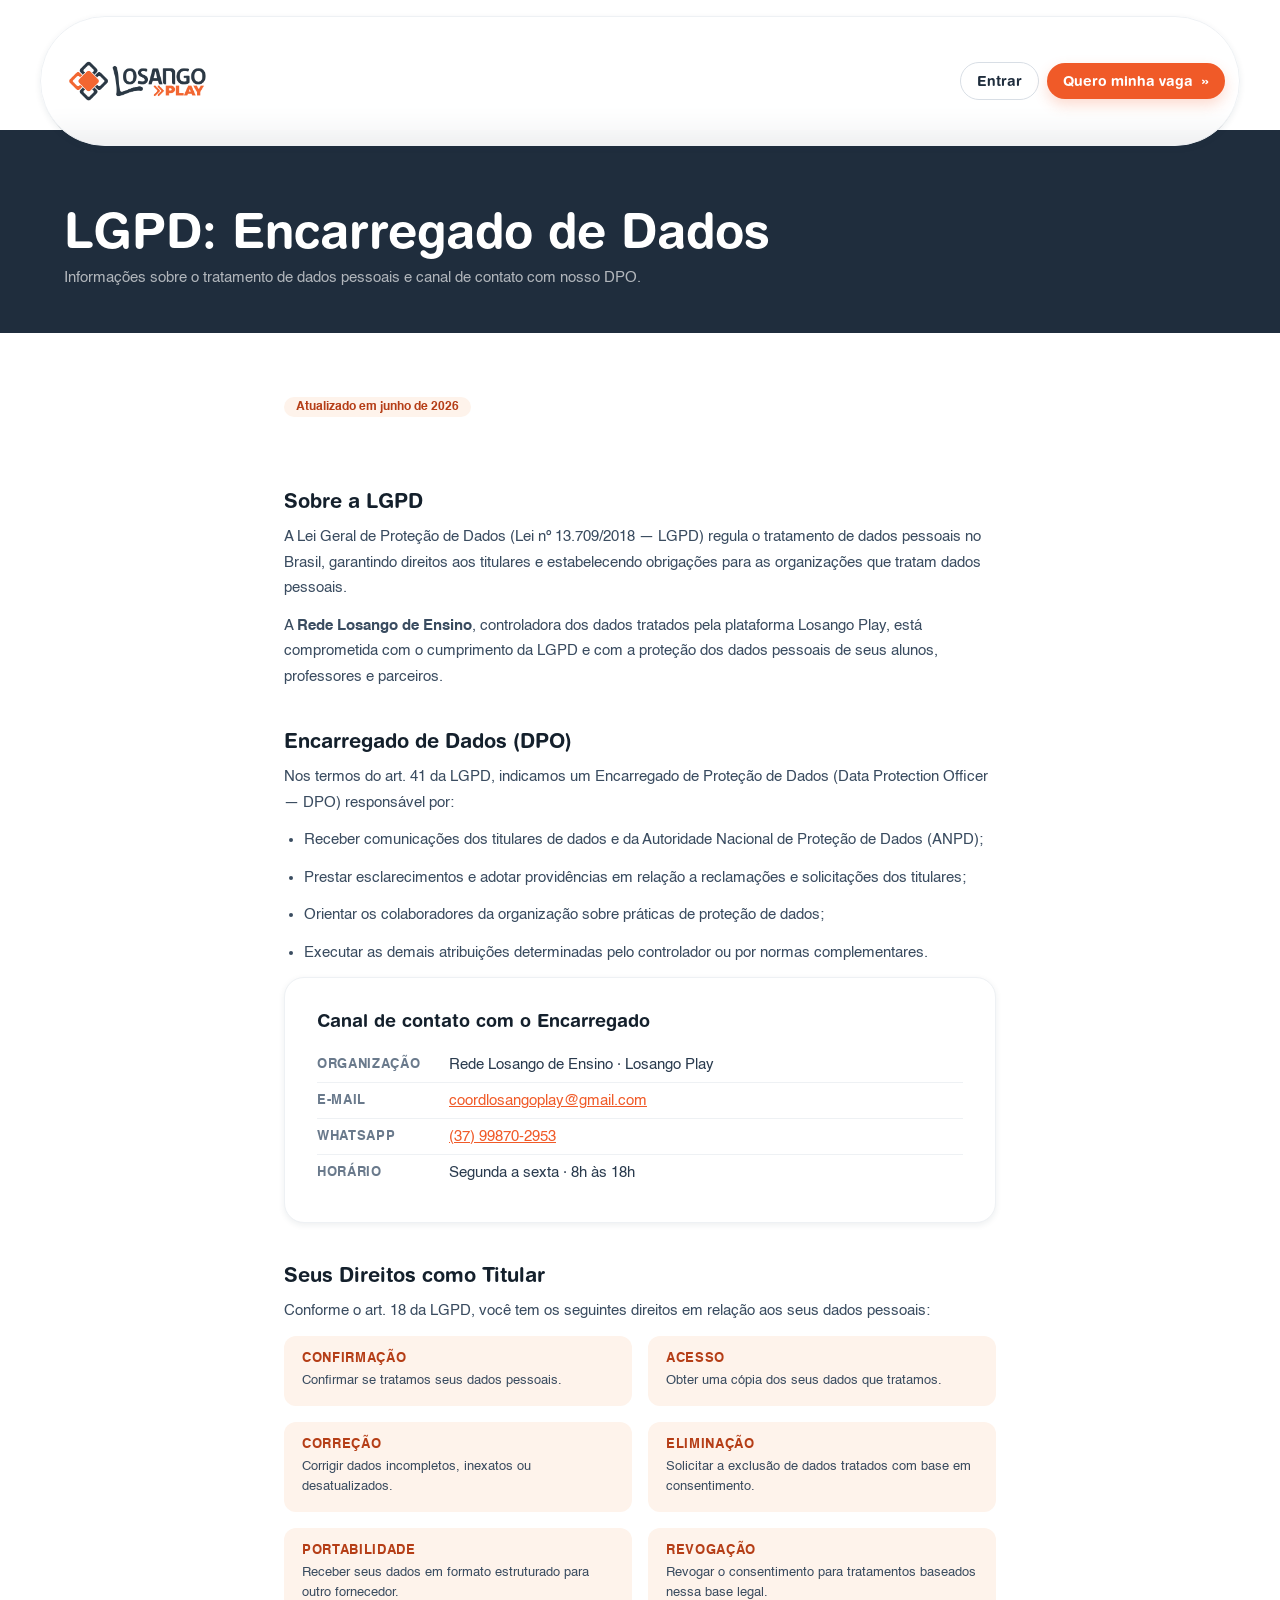
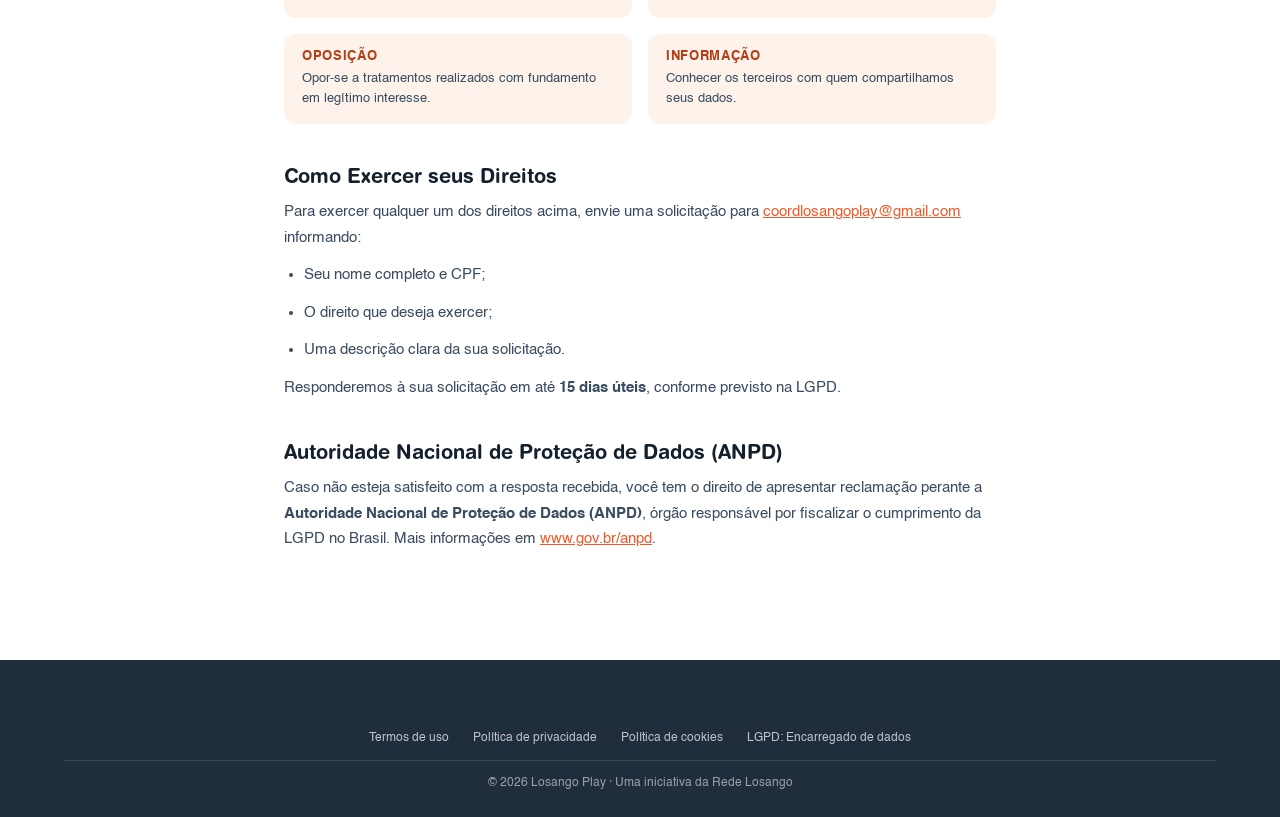
==== lgpd-encarregado.html @ c2be26cf "feat: cria páginas legais (Termos, Privacidade, Cookies, LGPD) e atualiza links no footer Co-Authore" ====
<!DOCTYPE html>
<html lang="pt-BR">
<head>
  <meta charset="UTF-8">
  <meta name="viewport" content="width=device-width, initial-scale=1.0">
  <title>LGPD: Encarregado de Dados · Losango Play</title>
  <link rel="icon" href="assets/logos/losango-play-icon.png">
  <link rel="stylesheet" href="css/main.css">
  <style>
    .legal-hero { background: var(--brand-navy); color: #fff; padding: 72px 0 48px; }
    .legal-hero h1 { font-family: var(--font-display); font-size: clamp(28px, 5vw, 48px); font-weight: 900; margin: 0 0 12px; }
    .legal-hero p { color: rgba(255,255,255,.65); font-size: 15px; margin: 0; }
    .legal-body { padding: 64px 0 96px; }
    .legal-body h2 { font-family: var(--font-display); font-size: 20px; font-weight: 900; color: var(--ink-900); margin: 40px 0 12px; }
    .legal-body h2:first-child { margin-top: 0; }
    .legal-body p, .legal-body li { font-size: 15px; color: var(--ink-600); line-height: 1.7; margin: 0 0 12px; }
    .legal-body ul { padding-left: 20px; margin: 0 0 12px; }
    .legal-body a { color: var(--brand-orange); }
    .legal-updated { display: inline-block; background: var(--brand-orange-50); color: var(--brand-orange-700); font-size: 12px; font-weight: 700; padding: 4px 12px; border-radius: 9999px; margin-bottom: 32px; }
    .contact-card { background: #fff; border: 1px solid var(--border-2); border-radius: 20px; padding: 32px; box-shadow: var(--shadow-sm); margin: 0 0 32px; }
    .contact-card h3 { font-family: var(--font-display); font-size: 18px; font-weight: 900; color: var(--ink-900); margin: 0 0 16px; }
    .contact-row { display: flex; align-items: center; gap: 12px; padding: 10px 0; border-bottom: 1px solid var(--border-2); font-size: 15px; color: var(--ink-700); }
    .contact-row:last-child { border-bottom: 0; }
    .contact-label { font-weight: 700; min-width: 120px; color: var(--ink-500); font-size: 13px; text-transform: uppercase; letter-spacing: .05em; }
    .rights-grid { display: grid; grid-template-columns: 1fr 1fr; gap: 16px; margin: 0 0 24px; }
    .right-item { background: var(--brand-orange-50); border-radius: 12px; padding: 16px 18px; }
    .right-item strong { display: block; font-size: 13px; font-weight: 800; color: var(--brand-orange-700); margin-bottom: 6px; text-transform: uppercase; letter-spacing: .05em; }
    .right-item span { font-size: 13px; color: var(--ink-600); line-height: 1.5; }
    @media (max-width: 600px) { .rights-grid { grid-template-columns: 1fr; } .contact-row { flex-direction: column; align-items: flex-start; gap: 4px; } }
  </style>
</head>
<body>

<nav class="nav">
  <div class="nav-inner">
    <a href="index.html" class="nav-brand">
      <img src="assets/logos/losango-play-full.png" alt="Losango Play">
    </a>
    <div class="nav-actions">
      <a href="https://alunos.losangoplay.com.br/account/login" class="btn btn-ghost btn-sm" target="_blank" rel="noopener">Entrar</a>
      <a class="btn btn-primary btn-sm" href="https://payments.losangoplay.com.br/auth?product=curso-completo-losango" target="_blank" rel="noopener">Quero minha vaga <span class="chev">»</span></a>
    </div>
  </div>
</nav>

<section class="legal-hero">
  <div class="container">
    <h1>LGPD: Encarregado de Dados</h1>
    <p>Informações sobre o tratamento de dados pessoais e canal de contato com nosso DPO.</p>
  </div>
</section>

<section class="legal-body">
  <div class="container" style="max-width:760px">
    <span class="legal-updated">Atualizado em junho de 2026</span>

    <h2>Sobre a LGPD</h2>
    <p>A Lei Geral de Proteção de Dados (Lei nº 13.709/2018 — LGPD) regula o tratamento de dados pessoais no Brasil, garantindo direitos aos titulares e estabelecendo obrigações para as organizações que tratam dados pessoais.</p>
    <p>A <strong>Rede Losango de Ensino</strong>, controladora dos dados tratados pela plataforma Losango Play, está comprometida com o cumprimento da LGPD e com a proteção dos dados pessoais de seus alunos, professores e parceiros.</p>

    <h2>Encarregado de Dados (DPO)</h2>
    <p>Nos termos do art. 41 da LGPD, indicamos um Encarregado de Proteção de Dados (Data Protection Officer — DPO) responsável por:</p>
    <ul>
      <li>Receber comunicações dos titulares de dados e da Autoridade Nacional de Proteção de Dados (ANPD);</li>
      <li>Prestar esclarecimentos e adotar providências em relação a reclamações e solicitações dos titulares;</li>
      <li>Orientar os colaboradores da organização sobre práticas de proteção de dados;</li>
      <li>Executar as demais atribuições determinadas pelo controlador ou por normas complementares.</li>
    </ul>

    <div class="contact-card">
      <h3>Canal de contato com o Encarregado</h3>
      <div class="contact-row">
        <span class="contact-label">Organização</span>
        <span>Rede Losango de Ensino · Losango Play</span>
      </div>
      <div class="contact-row">
        <span class="contact-label">E-mail</span>
        <a href="mailto:coordlosangoplay@gmail.com">coordlosangoplay@gmail.com</a>
      </div>
      <div class="contact-row">
        <span class="contact-label">WhatsApp</span>
        <a href="https://wa.me/5537998702953" target="_blank" rel="noopener">(37) 99870-2953</a>
      </div>
      <div class="contact-row">
        <span class="contact-label">Horário</span>
        <span>Segunda a sexta · 8h às 18h</span>
      </div>
    </div>

    <h2>Seus Direitos como Titular</h2>
    <p>Conforme o art. 18 da LGPD, você tem os seguintes direitos em relação aos seus dados pessoais:</p>

    <div class="rights-grid">
      <div class="right-item">
        <strong>Confirmação</strong>
        <span>Confirmar se tratamos seus dados pessoais.</span>
      </div>
      <div class="right-item">
        <strong>Acesso</strong>
        <span>Obter uma cópia dos seus dados que tratamos.</span>
      </div>
      <div class="right-item">
        <strong>Correção</strong>
        <span>Corrigir dados incompletos, inexatos ou desatualizados.</span>
      </div>
      <div class="right-item">
        <strong>Eliminação</strong>
        <span>Solicitar a exclusão de dados tratados com base em consentimento.</span>
      </div>
      <div class="right-item">
        <strong>Portabilidade</strong>
        <span>Receber seus dados em formato estruturado para outro fornecedor.</span>
      </div>
      <div class="right-item">
        <strong>Revogação</strong>
        <span>Revogar o consentimento para tratamentos baseados nessa base legal.</span>
      </div>
      <div class="right-item">
        <strong>Oposição</strong>
        <span>Opor-se a tratamentos realizados com fundamento em legítimo interesse.</span>
      </div>
      <div class="right-item">
        <strong>Informação</strong>
        <span>Conhecer os terceiros com quem compartilhamos seus dados.</span>
      </div>
    </div>

    <h2>Como Exercer seus Direitos</h2>
    <p>Para exercer qualquer um dos direitos acima, envie uma solicitação para <a href="mailto:coordlosangoplay@gmail.com">coordlosangoplay@gmail.com</a> informando:</p>
    <ul>
      <li>Seu nome completo e CPF;</li>
      <li>O direito que deseja exercer;</li>
      <li>Uma descrição clara da sua solicitação.</li>
    </ul>
    <p>Responderemos à sua solicitação em até <strong>15 dias úteis</strong>, conforme previsto na LGPD.</p>

    <h2>Autoridade Nacional de Proteção de Dados (ANPD)</h2>
    <p>Caso não esteja satisfeito com a resposta recebida, você tem o direito de apresentar reclamação perante a <strong>Autoridade Nacional de Proteção de Dados (ANPD)</strong>, órgão responsável por fiscalizar o cumprimento da LGPD no Brasil. Mais informações em <a href="https://www.gov.br/anpd" target="_blank" rel="noopener">www.gov.br/anpd</a>.</p>
  </div>
</section>

<footer class="footer">
  <div class="container">
    <div class="footer-bottom" style="border-top:0; margin-top:0; padding-top:0; justify-content:center; gap:24px; flex-wrap:wrap">
      <a href="termos-de-uso.html">Termos de uso</a>
      <a href="politica-de-privacidade.html">Política de privacidade</a>
      <a href="politica-de-cookies.html">Política de cookies</a>
      <a href="lgpd-encarregado.html">LGPD: Encarregado de dados</a>
    </div>
    <div class="footer-bottom" style="justify-content:center; padding-top:16px; margin-top:16px">
      <div>© 2026 Losango Play · Uma iniciativa da Rede Losango</div>
    </div>
  </div>
</footer>

</body>
</html>
---- css/main.css ----
/* =========================================================
   Losango Play — Design System Tokens + Site Styles
   v1 · Lançamento PAS UFLA 2026
   ========================================================= */

@font-face {
  font-family: 'Helvetica';
  src: url('../fonts/Helvetica.ttf') format('truetype');
  font-weight: 400;
  font-style: normal;
  font-display: swap;
}
@font-face {
  font-family: 'Helvetica';
  src: url('../fonts/Helvetica-Oblique.ttf') format('truetype');
  font-weight: 400;
  font-style: italic;
  font-display: swap;
}
@font-face {
  font-family: 'Helvetica';
  src: url('../fonts/Helvetica-Bold.ttf') format('truetype');
  font-weight: 700;
  font-style: normal;
  font-display: swap;
}
@font-face {
  font-family: 'Helvetica';
  src: url('../fonts/Helvetica-BoldOblique.ttf') format('truetype');
  font-weight: 700;
  font-style: italic;
  font-display: swap;
}
@font-face {
  font-family: 'Helvetica';
  src: url('../fonts/helvetica-light-587ebe5a59211.ttf') format('truetype');
  font-weight: 300;
  font-style: normal;
  font-display: swap;
}
@font-face {
  font-family: 'Helvetica Rounded';
  src: url('../fonts/helvetica-rounded-bold-5871d05ead8de.otf') format('opentype');
  font-weight: 700 900;
  font-style: normal;
  font-display: swap;
}
@font-face {
  font-family: 'Helvetica Compressed';
  src: url('../fonts/helvetica-compressed-5871d14b6903a.otf') format('opentype');
  font-weight: 700 900;
  font-style: normal;
  font-display: swap;
}

@import url('https://fonts.googleapis.com/css2?family=Fraunces:opsz,wght@9..144,500;9..144,600;9..144,700;9..144,800&display=swap');

:root {
  --brand-orange:        #F05A28;
  --brand-orange-600:    #D94A1C;
  --brand-orange-700:    #B53E17;
  --brand-orange-400:    #F78253;
  --brand-orange-200:    #FBC3A9;
  --brand-orange-100:    #FDE4D6;
  --brand-orange-50:     #FEF3EB;

  --brand-navy:          #1F2D3D;
  --brand-navy-700:      #2A3B4E;
  --brand-navy-600:      #3A4C60;
  --brand-navy-400:      #6A7A8C;
  --brand-navy-200:      #C4CCD5;
  --brand-navy-50:       #EEF1F4;

  --paper:               #FFFFFF;
  --paper-2:             #FAFAF7;
  --paper-3:             #F4F3EE;
  --ink-900:             #14202C;
  --ink-800:             #1F2D3D;
  --ink-700:             #2A3B4E;
  --ink-600:             #3A4C60;
  --ink-500:             #6A7A8C;
  --ink-400:             #8B99AA;
  --ink-300:             #B6C0CB;
  --ink-200:             #D8DEE5;
  --ink-100:             #EEF1F4;
  --ink-50:              #F7F9FB;

  --fg-1:                var(--ink-900);
  --fg-2:                var(--ink-700);
  --fg-3:                var(--ink-500);
  --fg-4:                var(--ink-400);
  --fg-on-accent:        #FFFFFF;
  --fg-on-dark:          #FFFFFF;

  --bg-1:                var(--paper);
  --bg-2:                var(--paper-2);
  --bg-3:                var(--paper-3);
  --bg-dark:             var(--brand-navy);
  --bg-dark-2:           var(--brand-navy-700);
  --bg-accent:           var(--brand-orange);
  --bg-accent-soft:      var(--brand-orange-50);

  --border-1:            var(--ink-200);
  --border-2:            var(--ink-100);
  --border-strong:       var(--ink-300);
  --border-on-dark:      rgba(255,255,255,0.12);

  --success:             #1F9D55;
  --success-bg:          #E8F5EE;
  --warning:             #D98500;
  --warning-bg:          #FDF3E0;
  --danger:              #C83C2A;
  --danger-bg:           #FBEBE7;
  --info:                #2C6AA8;
  --info-bg:             #E7F0FA;

  --grad-sunset:         linear-gradient(135deg, #F05A28 0%, #F78253 100%);
  --grad-deep:           linear-gradient(180deg, #1F2D3D 0%, #14202C 100%);
  --grad-warm-paper:     linear-gradient(180deg, #FEF3EB 0%, #FFFFFF 100%);

  --radius-xs:           4px;
  --radius-sm:           8px;
  --radius-md:           12px;
  --radius-lg:           16px;
  --radius-xl:           24px;
  --radius-2xl:          32px;
  --radius-pill:         9999px;

  --shadow-xs:           0 1px 2px rgba(31,45,61,0.06);
  --shadow-sm:           0 2px 6px rgba(31,45,61,0.08);
  --shadow-md:           0 8px 20px rgba(31,45,61,0.10);
  --shadow-lg:           0 18px 40px rgba(31,45,61,0.14);
  --shadow-accent:       0 14px 34px rgba(240,90,40,0.28);
  --shadow-accent-sm:    0 6px 14px rgba(240,90,40,0.22);
  --shadow-inset-hair:   inset 0 0 0 1px rgba(31,45,61,0.06);

  --space-1:             4px;
  --space-2:             8px;
  --space-3:             12px;
  --space-4:             16px;
  --space-5:             20px;
  --space-6:             24px;
  --space-8:             32px;
  --space-10:            40px;
  --space-12:            48px;
  --space-16:            64px;
  --space-20:            80px;
  --space-24:            96px;
  --space-32:            128px;

  --font-display:        'Helvetica Rounded', 'Helvetica', system-ui, -apple-system, 'Arial Rounded MT Bold', sans-serif;
  --font-body:           'Helvetica', system-ui, -apple-system, 'Arial', sans-serif;
  --font-compressed:     'Helvetica Compressed', 'Helvetica', 'Arial Narrow', sans-serif;
  --font-editorial:      'Fraunces', 'Georgia', serif;
  --font-mono:           'JetBrains Mono', ui-monospace, SFMono-Regular, monospace;

  --text-xs:             12px;
  --text-sm:             14px;
  --text-base:           16px;
  --text-md:             18px;
  --text-lg:             20px;
  --text-xl:             24px;
  --text-2xl:            28px;
  --text-3xl:            34px;
  --text-4xl:            42px;
  --text-5xl:            54px;
  --text-6xl:            68px;
  --text-7xl:            84px;

  --lh-tight:            1.08;
  --lh-snug:             1.22;
  --lh-body:             1.55;
  --lh-loose:            1.7;

  --tracking-tight:      -0.02em;
  --tracking-normal:     0;
  --tracking-wide:       0.04em;
  --tracking-eyebrow:    0.12em;

  --ease-out:            cubic-bezier(0.22, 1, 0.36, 1);
  --ease-in-out:         cubic-bezier(0.65, 0, 0.35, 1);
  --dur-fast:            120ms;
  --dur:                 200ms;
  --dur-slow:            360ms;
}

/* =========================================================
   RESET & BASE
   ========================================================= */
*, *::before, *::after { box-sizing: border-box; }
html, body { margin: 0; padding: 0; background: var(--bg-1); color: var(--fg-1); font-family: var(--font-body); }
img { max-width: 100%; display: block; }
a { color: inherit; }

/* =========================================================
   LAYOUT
   ========================================================= */
.container { max-width: 1200px; margin: 0 auto; padding: 0 24px; }
.section    { padding: 96px 0; }
.section-sm { padding: 64px 0; }
.bg-paper2  { background: var(--bg-2); }
.bg-navy    { background: var(--brand-navy); color: var(--fg-on-dark); }
.bg-orange  { background: var(--brand-orange); color: var(--fg-on-accent); }

/* =========================================================
   BUTTONS
   ========================================================= */
.btn { display: inline-flex; align-items: center; gap: 8px; font-family: var(--font-display); font-weight: 800; font-size: 15px; border: 0; cursor: pointer; border-radius: 9999px; padding: 14px 24px; transition: all .2s var(--ease-out); text-decoration: none; white-space: nowrap; }
.btn .chev { transition: transform .2s var(--ease-out); }
.btn:hover .chev { transform: translateX(3px); }
.btn-primary { background: var(--brand-orange); color: #fff; box-shadow: var(--shadow-accent-sm); }
.btn-primary:hover { background: var(--brand-orange-600); box-shadow: var(--shadow-accent); transform: translateY(-1px); }
.btn-primary:active { background: var(--brand-orange-700); transform: translateY(0); }
.btn-secondary { background: var(--brand-navy); color: #fff; }
.btn-secondary:hover { background: var(--brand-navy-700); }
.btn-ghost { background: transparent; color: var(--brand-navy); border: 1.5px solid var(--border-1); }
.btn-ghost:hover { background: var(--ink-100); }
.btn-on-dark { background: rgba(255,255,255,.1); color: #fff; border: 1.5px solid rgba(255,255,255,.18); }
.btn-on-dark:hover { background: rgba(255,255,255,.18); }
.btn-lg { padding: 18px 30px; font-size: 17px; }
.btn-sm { padding: 10px 16px; font-size: 14px; }

/* =========================================================
   NAV
   ========================================================= */
.nav { position: sticky; top: 16px; z-index: 40; padding: 0 24px; }
.nav-inner { max-width: 1200px; margin: 0 auto; display: flex; align-items: center; justify-content: space-between; padding: 10px 14px 10px 20px; background: rgba(255,255,255,.92); backdrop-filter: blur(14px); border: 1px solid var(--border-2); border-radius: 9999px; box-shadow: var(--shadow-sm); }
.nav-brand { display: flex; align-items: center; gap: 10px; }
.nav-brand img { height: 108px; }
.nav-links { display: flex; gap: 24px; font-size: 14px; font-weight: 700; color: var(--ink-700); }
.nav-links a { color: inherit; text-decoration: none; }
.nav-links a:hover { color: var(--brand-orange-600); }
.nav-actions { display: flex; gap: 8px; align-items: center; }
@media (max-width: 860px) {
  .nav-links { display: none; }
  .nav { top: 8px; padding: 0 12px; }
  .nav-inner { flex-direction: column; gap: 10px; padding: 14px 16px; border-radius: 20px; }
  .nav-brand { justify-content: center; }
  .nav-brand img { height: 66px; }
  .nav-actions { width: 100%; justify-content: center; }
}

/* =========================================================
   HERO
   ========================================================= */
.hero { padding: 120px 0 100px; background: linear-gradient(180deg, #FEF3EB 0%, #FFFFFF 100%); position: relative; overflow: hidden; }
.hero-grid { display: grid; grid-template-columns: 1.05fr 1fr; gap: 56px; align-items: center; }
.eyebrow { display: inline-flex; align-items: center; gap: 8px; font-size: 13px; font-weight: 800; letter-spacing: .12em; text-transform: uppercase; color: var(--brand-orange); padding: 8px 14px; border-radius: 9999px; background: var(--brand-orange-50); width: fit-content; }
.hero h1 { font-family: var(--font-display); font-size: clamp(40px, 6vw, 76px); line-height: 1.02; letter-spacing: -.02em; font-weight: 900; margin: 18px 0 18px; color: var(--ink-900); text-wrap: balance; }
.hero h1 em { color: var(--brand-orange); font-style: normal; }
.hero-lead { font-size: 19px; line-height: 1.55; color: var(--ink-700); max-width: 560px; font-weight: 500; }
.hero-ctas { display: flex; gap: 12px; margin-top: 28px; flex-wrap: wrap; }
.hero-trust { margin-top: 34px; display: flex; flex-wrap: wrap; gap: 10px; }
.trust-chip { display: inline-flex; align-items: center; gap: 8px; padding: 8px 14px; border-radius: 9999px; background: #fff; border: 1px solid var(--border-2); font-size: 13px; font-weight: 700; color: var(--ink-700); box-shadow: var(--shadow-xs); }
.trust-chip .dot { color: var(--brand-orange); font-weight: 900; }

/* Hero device mock */
.hero-mock { position: relative; }
.mock-frame { background: #0E1824; border-radius: 20px; padding: 10px; box-shadow: var(--shadow-lg); transform: rotate(-1deg); }
.mock-bar { display: flex; gap: 6px; padding: 6px 10px; }
.mock-bar i { width: 10px; height: 10px; border-radius: 9999px; background: #394250; display: block; }
.mock-screen { background: #F4F3EE; border-radius: 12px; padding: 18px; display: grid; gap: 12px; }
.mock-live { display: flex; align-items: center; justify-content: space-between; }
.mock-live .live { display: inline-flex; align-items: center; gap: 6px; padding: 4px 10px; background: #FBEBE7; color: #C83C2A; border-radius: 9999px; font-size: 11px; font-weight: 800; letter-spacing: .08em; }
.mock-live .live .d { width: 6px; height: 6px; background: #C83C2A; border-radius: 9999px; animation: pulse 1.4s infinite; }
.mock-video { aspect-ratio: 16/9; background: linear-gradient(135deg, #1F2D3D, #2A3B4E); border-radius: 8px; position: relative; display: flex; align-items: center; justify-content: center; overflow: hidden; }
.mock-video::after { content: ""; position: absolute; inset: 0; background: radial-gradient(circle at 30% 30%, rgba(240,90,40,0.3), transparent 50%); }
.mock-video .play-btn { width: 54px; height: 54px; border-radius: 9999px; background: rgba(255,255,255,.95); display: flex; align-items: center; justify-content: center; box-shadow: 0 10px 30px rgba(0,0,0,.2); z-index: 1; }
.mock-video .play-btn::after { content: ""; border-left: 18px solid #F05A28; border-top: 10px solid transparent; border-bottom: 10px solid transparent; margin-left: 6px; }
.mock-meta { display: flex; justify-content: space-between; font-size: 12px; color: #6A7A8C; font-weight: 600; }
.mock-chat { display: flex; gap: 8px; align-items: flex-start; padding: 10px 12px; background: #fff; border-radius: 10px; font-size: 12px; }
.mock-chat .avatar { width: 24px; height: 24px; border-radius: 9999px; background: linear-gradient(135deg, #F05A28, #F78253); flex: 0 0 24px; }
.mock-chat b { color: var(--brand-navy); margin-right: 4px; }
.mock-chat span { color: var(--ink-600); }
@keyframes pulse { 0%,100%{opacity:1} 50%{opacity:.4} }

.float-chev { position: absolute; right: -30px; top: 30px; width: 80px; opacity: .45; transform: rotate(12deg); }
.float-losango { position: absolute; left: -40px; bottom: 40px; width: 100px; opacity: .35; }

/* =========================================================
   PILLARS
   ========================================================= */
.pillars { display: grid; grid-template-columns: repeat(3, 1fr); gap: 28px; margin-top: 48px; }
.pillar { padding: 28px; background: #fff; border-radius: 20px; box-shadow: var(--shadow-sm); border: 1px solid var(--border-2); }
.pillar .ic { width: 52px; height: 52px; border-radius: 14px; background: var(--brand-orange-50); display: flex; align-items: center; justify-content: center; color: var(--brand-orange); margin-bottom: 18px; }
.pillar .ic svg { width: 28px; height: 28px; stroke: currentColor; }
.pillar h3 { font-family: var(--font-display); font-size: 20px; font-weight: 800; margin: 0 0 8px; color: var(--ink-900); }
.pillar p { font-size: 15px; color: var(--ink-600); line-height: 1.55; margin: 0; }

/* =========================================================
   SECTION HEADERS
   ========================================================= */
.sec-head { max-width: 720px; margin: 0 auto 48px; text-align: center; }
.sec-head h2 { font-family: var(--font-display); font-size: clamp(32px, 4vw, 52px); font-weight: 900; letter-spacing: -.02em; line-height: 1.1; margin: 14px 0 14px; color: var(--ink-900); text-wrap: balance; }
.sec-head p { font-size: 18px; color: var(--ink-600); line-height: 1.55; text-wrap: pretty; margin: 0; }
.sec-head.left { text-align: left; margin-left: 0; }

/* =========================================================
   COURSE CARDS
   ========================================================= */
.courses { display: grid; grid-template-columns: 1fr 1fr; gap: 24px; }
.course { background: #fff; border-radius: 24px; padding: 36px; box-shadow: var(--shadow-md); border: 1px solid var(--border-2); display: flex; flex-direction: column; gap: 18px; position: relative; overflow: hidden; transition: all .25s var(--ease-out); }
.course:hover { transform: translateY(-4px); box-shadow: var(--shadow-lg); }
.course.featured { background: var(--brand-navy); color: #fff; border-color: transparent; }
.course.featured::before { content: ""; position: absolute; inset: 0; background-image: radial-gradient(circle at 90% 0%, rgba(240,90,40,.25), transparent 40%); pointer-events: none; }
.course-tag { display: inline-flex; align-items: center; gap: 6px; padding: 6px 12px; border-radius: 9999px; font-size: 11px; font-weight: 800; letter-spacing: .1em; text-transform: uppercase; background: var(--brand-orange-100); color: var(--brand-orange-700); width: fit-content; z-index: 1; }
.course.featured .course-tag { background: rgba(240,90,40,.2); color: #F78253; }
.course h3 { font-family: var(--font-display); font-size: 30px; font-weight: 900; letter-spacing: -.02em; line-height: 1.1; margin: 0; }
.course .desc { font-size: 15px; line-height: 1.55; color: var(--ink-600); margin: 0; }
.course.featured .desc { color: rgba(255,255,255,.75); }
.course ul { list-style: none; padding: 0; margin: 0; display: grid; gap: 8px; font-size: 14px; color: var(--ink-700); }
.course.featured ul { color: rgba(255,255,255,.85); }
.course li { display: flex; gap: 10px; align-items: flex-start; }
.course li::before { content: ""; width: 18px; height: 18px; flex: 0 0 18px; background: var(--brand-orange); border-radius: 9999px; margin-top: 2px; background-image: url("data:image/svg+xml;utf8,<svg xmlns='http://www.w3.org/2000/svg' width='18' height='18' viewBox='0 0 24 24' fill='none' stroke='white' stroke-width='3.5' stroke-linecap='round' stroke-linejoin='round'><path d='m5 12 5 5L20 7'/></svg>"); background-size: 14px; background-position: center; background-repeat: no-repeat; }
.course .price { display: flex; align-items: baseline; gap: 8px; margin-top: auto; padding-top: 8px; }
.course .val { font-family: var(--font-compressed); font-size: 42px; font-weight: 900; color: var(--brand-orange); letter-spacing: -.02em; font-variant-numeric: tabular-nums; }
.course .suffix { font-size: 14px; color: var(--ink-500); }
.course.featured .suffix { color: rgba(255,255,255,.55); }
.course .footnote { font-size: 12px; color: var(--ink-500); margin: 0; }
.course.featured .footnote { color: rgba(255,255,255,.55); }

/* =========================================================
   STEPS
   ========================================================= */
.steps { display: grid; grid-template-columns: repeat(4, 1fr); gap: 18px; }
.step { background: #fff; border-radius: 20px; padding: 28px 24px; box-shadow: var(--shadow-sm); border: 1px solid var(--border-2); position: relative; }
.step-num { width: 44px; height: 44px; border-radius: 9999px; background: var(--brand-orange); color: #fff; display: flex; align-items: center; justify-content: center; font-family: var(--font-display); font-weight: 900; font-size: 18px; margin-bottom: 18px; box-shadow: var(--shadow-accent-sm); }
.step h4 { font-family: var(--font-display); font-size: 18px; font-weight: 800; margin: 0 0 8px; color: var(--ink-900); }
.step p { font-size: 14px; line-height: 1.55; color: var(--ink-600); margin: 0; }

/* =========================================================
   BENEFITS
   ========================================================= */
.benefits { display: grid; grid-template-columns: repeat(3, 1fr); gap: 24px; }
.benefit { padding: 28px; background: #fff; border: 1px solid var(--border-2); border-radius: 20px; box-shadow: var(--shadow-xs); }
.benefit .ic { width: 44px; height: 44px; border-radius: 12px; background: var(--brand-orange-50); color: var(--brand-orange); display: flex; align-items: center; justify-content: center; margin-bottom: 14px; }
.benefit .ic svg { width: 24px; height: 24px; stroke: currentColor; }
.benefit h4 { font-family: var(--font-display); font-size: 17px; font-weight: 800; margin: 0 0 6px; color: var(--ink-900); }
.benefit p { font-size: 14px; color: var(--ink-600); line-height: 1.55; margin: 0; }

/* =========================================================
   NUMBERS (navy section)
   ========================================================= */
.numbers-block { padding: 96px 0; background: var(--brand-navy); color: #fff; position: relative; overflow: hidden; }
.numbers-block::before { content:""; position:absolute; inset:0; background-image: url("../assets/icons/losango-pattern.svg"); background-size: 120px; opacity: .06; pointer-events: none; }
.numbers-head { max-width: 720px; margin: 0 auto 48px; text-align: center; position: relative; }
.numbers-head h2 { font-family: var(--font-display); color: #fff; font-size: clamp(30px, 4vw, 48px); font-weight: 900; letter-spacing: -.02em; line-height: 1.15; margin: 0 0 14px; }
.numbers-head p { color: rgba(255,255,255,.72); font-size: 17px; line-height: 1.55; margin: 0; }
.numbers { display: grid; grid-template-columns: repeat(5, 1fr); gap: 24px; margin: 40px 0; position: relative; }
.num { text-align: center; padding: 24px 12px; border-right: 1px solid rgba(255,255,255,.1); }
.num:last-child { border-right: 0; }
.num .v { font-family: var(--font-compressed); font-size: clamp(40px, 5vw, 64px); font-weight: 900; letter-spacing: -.02em; color: var(--brand-orange); font-variant-numeric: tabular-nums; line-height: 1; }
.num .l { font-size: 13px; color: rgba(255,255,255,.72); margin-top: 10px; line-height: 1.4; }
.quote-block { max-width: 820px; margin: 32px auto 0; text-align: center; font-family: var(--font-editorial); font-style: italic; font-weight: 600; font-size: clamp(22px, 2.6vw, 32px); line-height: 1.3; letter-spacing: -.015em; color: #fff; position: relative; }
.quote-block::before { content: "\201C"; font-family: var(--font-editorial); display: block; font-size: 80px; line-height: .7; color: var(--brand-orange); opacity: .7; margin-bottom: -8px; }

/* =========================================================
   FOR WHOM
   ========================================================= */
.forwhom { display: grid; gap: 14px; max-width: 820px; }
.forwhom-item { display: flex; align-items: flex-start; gap: 18px; padding: 18px 22px; background: #fff; border: 1px solid var(--border-2); border-radius: 16px; }
.forwhom-item .ic { flex: 0 0 40px; width: 40px; height: 40px; border-radius: 9999px; background: var(--brand-orange-50); color: var(--brand-orange); display: flex; align-items: center; justify-content: center; font-family: var(--font-display); font-weight: 900; font-size: 18px; }
.forwhom-item p { font-size: 16px; line-height: 1.55; color: var(--ink-700); margin: 0; }

/* =========================================================
   TESTIMONIALS
   ========================================================= */
.testimonials { display: grid; grid-template-columns: repeat(3, 1fr); gap: 20px; }
.testi { background: #fff; border-radius: 20px; padding: 28px; border: 1px solid var(--border-2); box-shadow: var(--shadow-sm); display: flex; flex-direction: column; gap: 18px; }
.testi-head { display: flex; gap: 12px; align-items: center; }
.avatar { width: 52px; height: 52px; border-radius: 9999px; background: linear-gradient(135deg, #F05A28, #F78253); color: #fff; font-family: var(--font-display); font-weight: 900; font-size: 18px; display: flex; align-items: center; justify-content: center; flex: 0 0 52px; }
.testi-name { font-family: var(--font-display); font-weight: 800; font-size: 15px; color: var(--ink-900); }
.testi-sub { font-size: 12px; color: var(--ink-500); margin-top: 2px; }
.testi blockquote { margin: 0; font-size: 15px; color: var(--ink-700); line-height: 1.55; }
.univ-tag { display: inline-flex; align-items: center; gap: 6px; padding: 5px 10px; border-radius: 9999px; background: var(--brand-orange-50); color: var(--brand-orange-700); font-size: 11px; font-weight: 800; letter-spacing: .08em; text-transform: uppercase; width: fit-content; }

/* =========================================================
   FAQ
   ========================================================= */
.faq { max-width: 820px; margin: 0 auto; }
.faq-item { border-bottom: 1px solid var(--border-2); }
.faq-item summary { list-style: none; padding: 22px 0; display: flex; justify-content: space-between; align-items: center; font-family: var(--font-display); font-size: 17px; font-weight: 800; color: var(--ink-900); cursor: pointer; gap: 16px; }
.faq-item summary::-webkit-details-marker { display: none; }
.faq-item .chev { color: var(--brand-orange); font-weight: 900; font-size: 22px; transition: transform .2s var(--ease-out); }
.faq-item[open] .chev { transform: rotate(90deg); }
.faq-item .a { padding: 0 0 22px; font-size: 15px; line-height: 1.6; color: var(--ink-600); max-width: 720px; }

/* =========================================================
   FINAL CTA
   ========================================================= */
.final-cta { background: linear-gradient(135deg, #F05A28 0%, #D94A1C 100%); color: #fff; padding: 96px 0; text-align: center; position: relative; overflow: hidden; }
.final-cta::before { content: ""; position: absolute; inset: 0; background-image: url("../assets/icons/losango-pattern.svg"); background-size: 180px; opacity: .07; }
.final-cta h2 { font-family: var(--font-display); font-size: clamp(34px, 5vw, 60px); font-weight: 900; letter-spacing: -.02em; line-height: 1.1; margin: 0 0 18px; text-wrap: balance; position: relative; }
.final-cta p { font-size: 18px; line-height: 1.55; max-width: 620px; margin: 0 auto 32px; opacity: .92; position: relative; }
.countdown { display: flex; justify-content: center; gap: 14px; margin: 36px 0 40px; position: relative; }
.cd-cell { background: rgba(255,255,255,.14); border: 1px solid rgba(255,255,255,.22); padding: 18px 22px; border-radius: 16px; min-width: 96px; backdrop-filter: blur(10px); }
.cd-cell .v { font-family: var(--font-compressed); font-size: 44px; font-weight: 900; line-height: 1; font-variant-numeric: tabular-nums; }
.cd-cell .l { font-size: 12px; text-transform: uppercase; letter-spacing: .12em; opacity: .85; margin-top: 8px; }
.final-cta .btn { position: relative; }

/* =========================================================
   FOOTER
   ========================================================= */
.footer { background: var(--brand-navy); color: rgba(255,255,255,.72); padding: 72px 0 28px; }
.footer-grid { display: grid; grid-template-columns: 1.3fr 1fr 1fr 1fr; gap: 40px; }
.footer h5 { font-family: var(--font-display); font-size: 13px; font-weight: 800; letter-spacing: .12em; text-transform: uppercase; color: #fff; margin: 0 0 18px; }
.footer ul { list-style: none; padding: 0; margin: 0; display: grid; gap: 10px; font-size: 14px; }
.footer a { color: rgba(255,255,255,.72); text-decoration: none; }
.footer a:hover { color: #fff; }
.footer-brand img { height: 84px; }
.footer-brand p { font-size: 14px; line-height: 1.55; margin: 16px 0 0; max-width: 280px; color: rgba(255,255,255,.6); }
.footer-bottom { border-top: 1px solid rgba(255,255,255,.12); margin-top: 48px; padding-top: 24px; display: flex; justify-content: space-between; font-size: 12px; color: rgba(255,255,255,.55); flex-wrap: wrap; gap: 12px; }

/* =========================================================
   CHECKOUT MODAL
   ========================================================= */
.modal { position: fixed; inset: 0; background: rgba(20,32,44,.6); backdrop-filter: blur(6px); display: none; align-items: center; justify-content: center; z-index: 100; padding: 20px; }
.modal.open { display: flex; }
.modal-inner { background: #fff; border-radius: 24px; box-shadow: var(--shadow-lg); max-width: 960px; width: 100%; max-height: 92vh; overflow: auto; display: grid; grid-template-columns: 1.2fr 1fr; }
.checkout-form { padding: 40px; display: flex; flex-direction: column; gap: 16px; }
.checkout-form h3 { font-family: var(--font-display); font-size: 24px; font-weight: 900; margin: 0; }
.checkout-form .sub { font-size: 14px; color: var(--ink-600); margin: 0 0 12px; }
.field { display: flex; flex-direction: column; gap: 6px; }
.field label { font-size: 13px; font-weight: 700; color: var(--ink-700); }
.field input, .field select { font-family: inherit; font-size: 15px; padding: 12px 14px; border-radius: 12px; border: 1.5px solid var(--border-1); background: #fff; }
.field input:focus, .field select:focus { outline: none; border-color: var(--brand-orange); box-shadow: 0 0 0 4px rgba(240,90,40,.22); }
.checkout-side { background: var(--bg-2); padding: 40px; display: flex; flex-direction: column; gap: 16px; }
.checkout-close { position: absolute; top: 16px; right: 16px; width: 36px; height: 36px; border-radius: 9999px; background: #fff; border: 1px solid var(--border-2); display: flex; align-items: center; justify-content: center; cursor: pointer; font-size: 20px; color: var(--ink-700); }

/* =========================================================
   RESPONSIVE
   ========================================================= */
/* =========================================================
   MISC HELPERS
   ========================================================= */
.sec-head-sub { font-size: 18px; color: var(--ink-600); line-height: 1.55; margin-top: 12px; text-wrap: pretty; }
.courses-note { text-align: center; margin-top: 24px; font-size: 14px; color: var(--ink-500); max-width: 680px; margin-left: auto; margin-right: auto; }
.mock-live-count { font-size: 11px; font-weight: 700; color: #6A7A8C; }

/* for-whom layout */
.forwhom-layout { display: grid; grid-template-columns: 1fr 1.2fr; gap: 48px; align-items: flex-start; }
.forwhom-title { font-family: var(--font-display); font-size: clamp(30px, 3.6vw, 44px); font-weight: 900; letter-spacing: -.02em; line-height: 1.1; margin: 14px 0 16px; color: var(--ink-900); }
.forwhom-lead { font-size: 16px; color: var(--ink-600); line-height: 1.55; }

/* checkout extras */
.field-row { display: grid; grid-template-columns: 1fr 1fr; gap: 12px; }
.checkout-legal { font-size: 12px; color: var(--ink-500); margin: 0; }
.checkout-note { font-size: 12px; color: var(--ink-500); display: flex; gap: 8px; align-items: flex-start; }

.order-box { background: #fff; border-radius: 16px; padding: 20px; display: flex; flex-direction: column; gap: 10px; border: 1px solid var(--border-2); }
.order-title { font-family: var(--font-display); font-weight: 900; font-size: 18px; }
.order-desc { font-size: 13px; color: var(--ink-600); }
.order-hr { border: 0; border-top: 1px solid var(--border-2); margin: 6px 0; }
.order-row { display: flex; justify-content: space-between; font-size: 14px; }
.order-discount { color: var(--success); }
.order-total { font-family: var(--font-display); font-weight: 900; font-size: 18px; margin-top: 8px; color: var(--brand-orange); }

.checkout-success { grid-column: 1 / -1; padding: 60px; text-align: center; }
.success-icon { width: 72px; height: 72px; border-radius: 9999px; background: var(--success-bg); color: var(--success); margin: 0 auto 20px; display: flex; align-items: center; justify-content: center; font-size: 36px; font-weight: 900; }
.checkout-success h3 { font-family: var(--font-display); font-size: 28px; font-weight: 900; margin: 0 0 10px; }
.checkout-success p { font-size: 16px; color: var(--ink-600); max-width: 460px; margin: 0 auto 28px; line-height: 1.55; }

/* =========================================================
   COURSE FEATURED BLOCK (Intensivo de Agosto)
   ========================================================= */
.course-featured-block { background: var(--brand-navy); color: #fff; border-radius: 28px; padding: 44px; margin-bottom: 24px; position: relative; overflow: hidden; }
.course-featured-block::before { content: ""; position: absolute; inset: 0; background-image: radial-gradient(circle at 90% 0%, rgba(240,90,40,.22), transparent 50%); pointer-events: none; }

.cfb-header { margin-bottom: 32px; position: relative; }
.cfb-tag { background: rgba(240,90,40,.2) !important; color: #F78253 !important; }
.cfb-title { font-family: var(--font-display); font-size: clamp(26px, 4vw, 42px); font-weight: 900; letter-spacing: -.02em; line-height: 1.1; margin: 12px 0 16px; color: #fff; }
.cfb-dates { display: flex; gap: 10px; flex-wrap: wrap; margin-bottom: 16px; }
.cfb-date-chip { display: inline-flex; align-items: center; padding: 6px 12px; border-radius: 9999px; background: rgba(255,255,255,.12); font-size: 13px; font-weight: 700; color: rgba(255,255,255,.85); border: 1px solid rgba(255,255,255,.18); }
.cfb-desc { font-size: 16px; line-height: 1.55; color: rgba(255,255,255,.8); max-width: 760px; margin: 0; position: relative; }

.cfb-pricing { display: grid; grid-template-columns: 1fr 1.3fr 1.3fr; gap: 16px; position: relative; }
.cfb-plan { background: rgba(255,255,255,.08); border: 1px solid rgba(255,255,255,.14); border-radius: 20px; padding: 24px; display: flex; flex-direction: column; gap: 14px; }
.cfb-plan-featured { background: var(--brand-orange); border-color: transparent; box-shadow: var(--shadow-accent); }
.cfb-plan-label { font-family: var(--font-display); font-size: 18px; font-weight: 900; color: #fff; }
.cfb-plan-desc { font-size: 13px; color: rgba(255,255,255,.75); line-height: 1.4; }
.cfb-plan-price { font-family: var(--font-compressed); font-size: 40px; font-weight: 900; color: #fff; letter-spacing: -.02em; margin: 4px 0; line-height: 1; }
.cfb-btn-ghost { background: rgba(255,255,255,.1) !important; color: #fff !important; border-color: rgba(255,255,255,.25) !important; margin-top: auto; }
.cfb-btn-ghost:hover { background: rgba(255,255,255,.18) !important; }

.cfb-area-list { display: flex; flex-direction: column; gap: 6px; flex: 1; }
.cfb-area-row { display: flex; justify-content: space-between; align-items: flex-start; gap: 8px; padding: 8px 0; border-bottom: 1px solid rgba(255,255,255,.1); }
.cfb-area-row:last-child { border-bottom: 0; padding-bottom: 0; }
.cfb-area-name { font-weight: 800; font-size: 14px; color: #fff; }
.cfb-area-subs { font-size: 11px; color: rgba(255,255,255,.6); margin-top: 2px; line-height: 1.4; }
.cfb-area-price { font-family: var(--font-display); font-weight: 900; font-size: 14px; color: var(--brand-orange-400); white-space: nowrap; }

.cfb-disc-list { display: flex; flex-direction: column; gap: 6px; flex: 1; }
.cfb-disc-row { display: flex; justify-content: space-between; align-items: flex-start; gap: 8px; padding: 6px 0; border-bottom: 1px solid rgba(255,255,255,.08); font-size: 12px; color: rgba(255,255,255,.8); line-height: 1.4; }
.cfb-disc-row:last-child { border-bottom: 0; }
.cfb-disc-price { font-weight: 800; color: var(--brand-orange-400); white-space: nowrap; }

/* Material block */
.material-block { margin-top: 24px; padding: 20px 24px; background: rgba(255,255,255,.07); border: 1px solid rgba(255,255,255,.12); border-radius: 16px; position: relative; }
.material-block-title { display: flex; align-items: center; gap: 8px; font-family: var(--font-display); font-size: 14px; font-weight: 800; color: rgba(255,255,255,.9); margin-bottom: 14px; }
.material-options { display: flex; gap: 24px; flex-wrap: wrap; margin-bottom: 10px; align-items: flex-start; }
.mat-opt { display: flex; flex-direction: column; gap: 2px; }
.mat-opt-name { font-size: 12px; color: rgba(255,255,255,.6); }
.mat-opt-price { font-family: var(--font-display); font-weight: 800; font-size: 15px; color: #fff; }
.mat-opt-sep { border-left: 1px solid rgba(255,255,255,.18); padding-left: 24px; }
.material-obs { font-size: 12px; color: rgba(255,255,255,.5); margin: 8px 0 0; line-height: 1.5; }

/* Course soon */
.course-soon { background: var(--bg-2) !important; border: 2px dashed var(--border-1) !important; box-shadow: none !important; }
.course-tag-soon { background: var(--ink-100) !important; color: var(--ink-500) !important; }

/* =========================================================
   TEACHER CARDS
   ========================================================= */
.teachers { display: grid; grid-template-columns: repeat(auto-fill, minmax(240px, 1fr)); gap: 24px; }
.teacher-card { background: #fff; border-radius: 20px; border: 1px solid var(--border-2); box-shadow: var(--shadow-sm); overflow: hidden; display: flex; flex-direction: column; transition: all .25s var(--ease-out); }
.teacher-card:hover { transform: translateY(-4px); box-shadow: var(--shadow-md); }
.teacher-photo { height: 260px; width: 100%; overflow: hidden; background: var(--ink-100); }
.teacher-photo img { width: 100%; height: 100%; object-fit: cover; object-position: top center; }
.teacher-photo-placeholder { width: 100%; height: 100%; display: flex; align-items: center; justify-content: center; background: linear-gradient(135deg, var(--brand-orange-50), var(--brand-orange-100)); font-family: var(--font-display); font-size: 52px; font-weight: 900; color: var(--brand-orange); }
.teacher-info { padding: 18px 20px 22px; flex: 1; display: flex; flex-direction: column; gap: 6px; }
.teacher-name { font-family: var(--font-display); font-size: 17px; font-weight: 900; color: var(--ink-900); margin: 0; }
.teacher-subject { display: inline-flex; align-items: center; padding: 4px 10px; border-radius: 9999px; background: var(--brand-orange-50); color: var(--brand-orange-700); font-size: 11px; font-weight: 800; letter-spacing: .08em; text-transform: uppercase; width: fit-content; margin-top: 2px; }
.teacher-bio { font-size: 13px; color: var(--ink-600); line-height: 1.55; margin: 8px 0 0; }
@media (max-width: 860px) { .teachers { grid-template-columns: repeat(2, 1fr); } .teacher-photo { height: 200px; } }

/* =========================================================
   RESPONSIVE
   ========================================================= */
@media (max-width: 860px) {
  .hero-grid, .courses, .steps, .benefits, .numbers, .testimonials, .footer-grid, .modal-inner { grid-template-columns: 1fr; }
  .pillars, .forwhom-layout { grid-template-columns: 1fr; }
  .field-row { grid-template-columns: 1fr; }
  .section { padding: 64px 0; }
  .hero { padding: 80px 0; }
  .cfb-pricing { grid-template-columns: 1fr; }
  .course-featured-block { padding: 24px; }
  .material-options { flex-direction: column; gap: 10px; }
  .mat-opt-sep { border-left: 0; padding-left: 0; border-top: 1px solid rgba(255,255,255,.18); padding-top: 10px; }
}
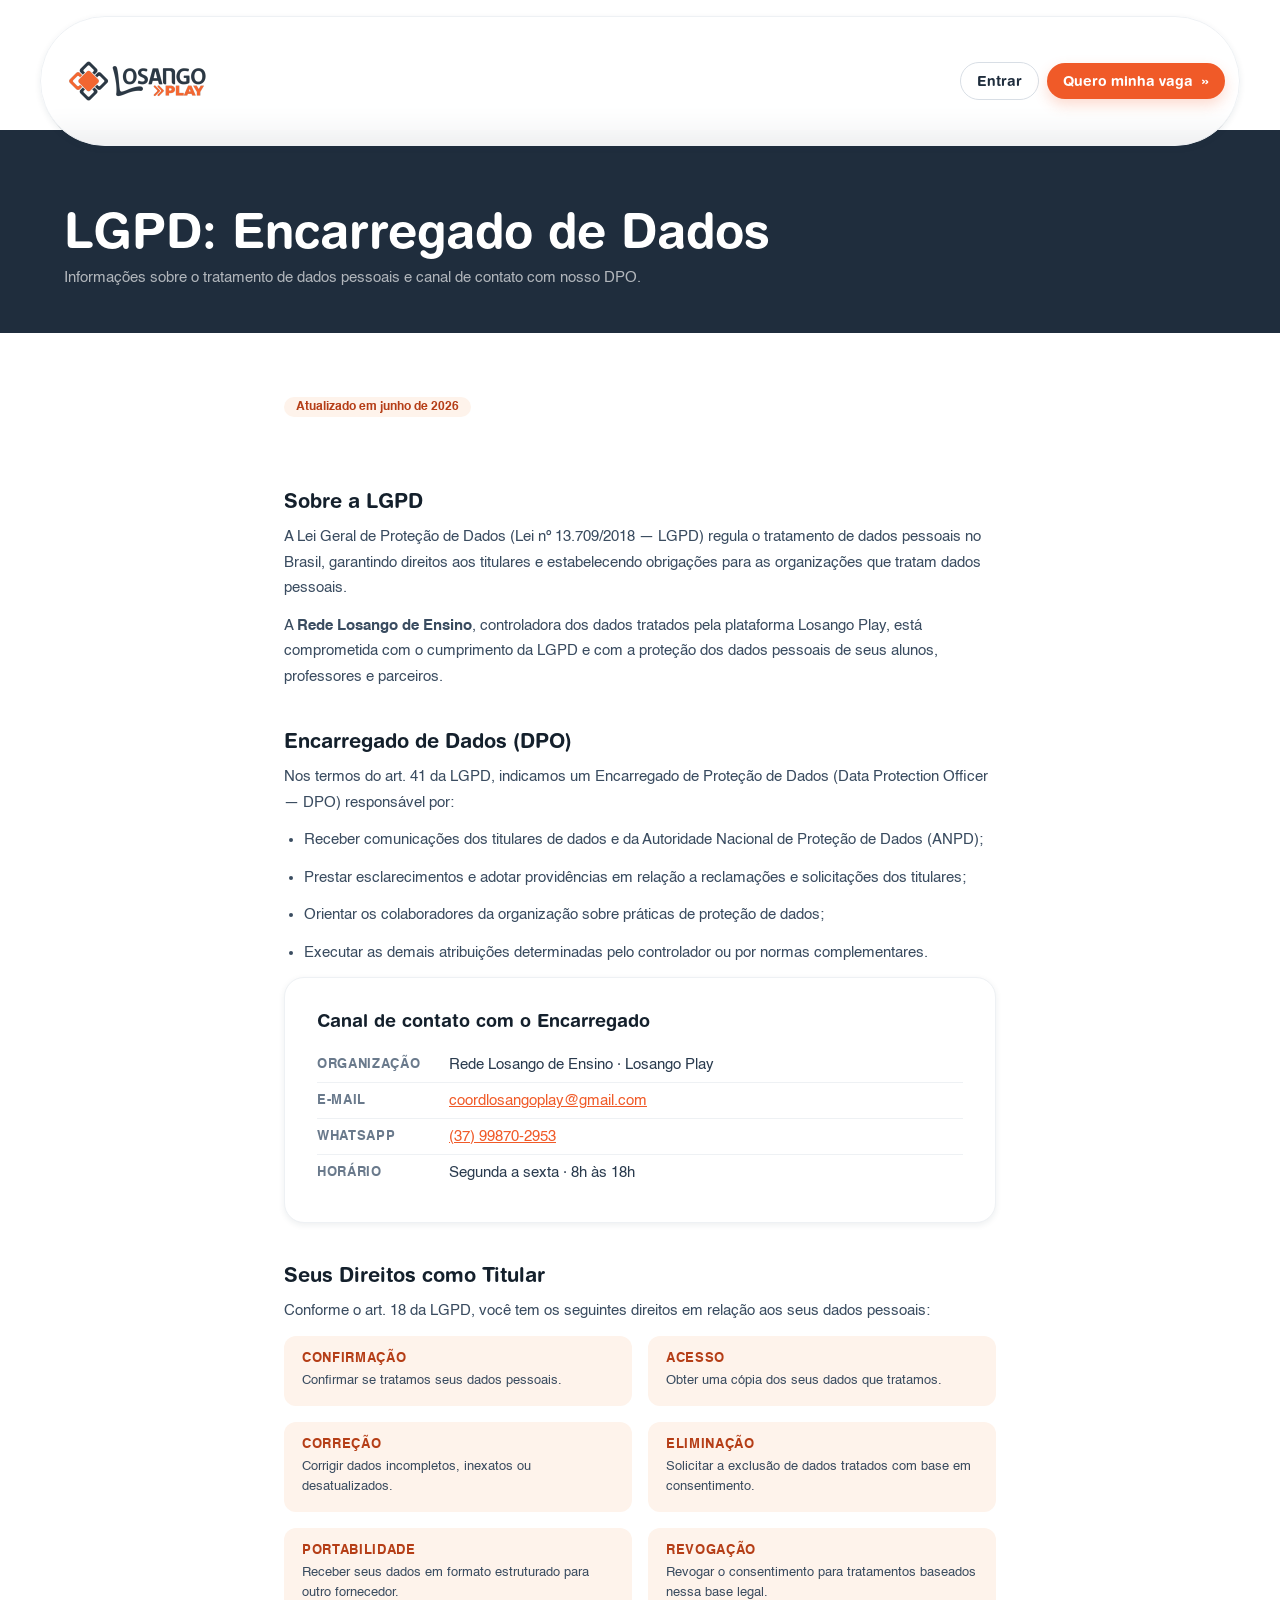
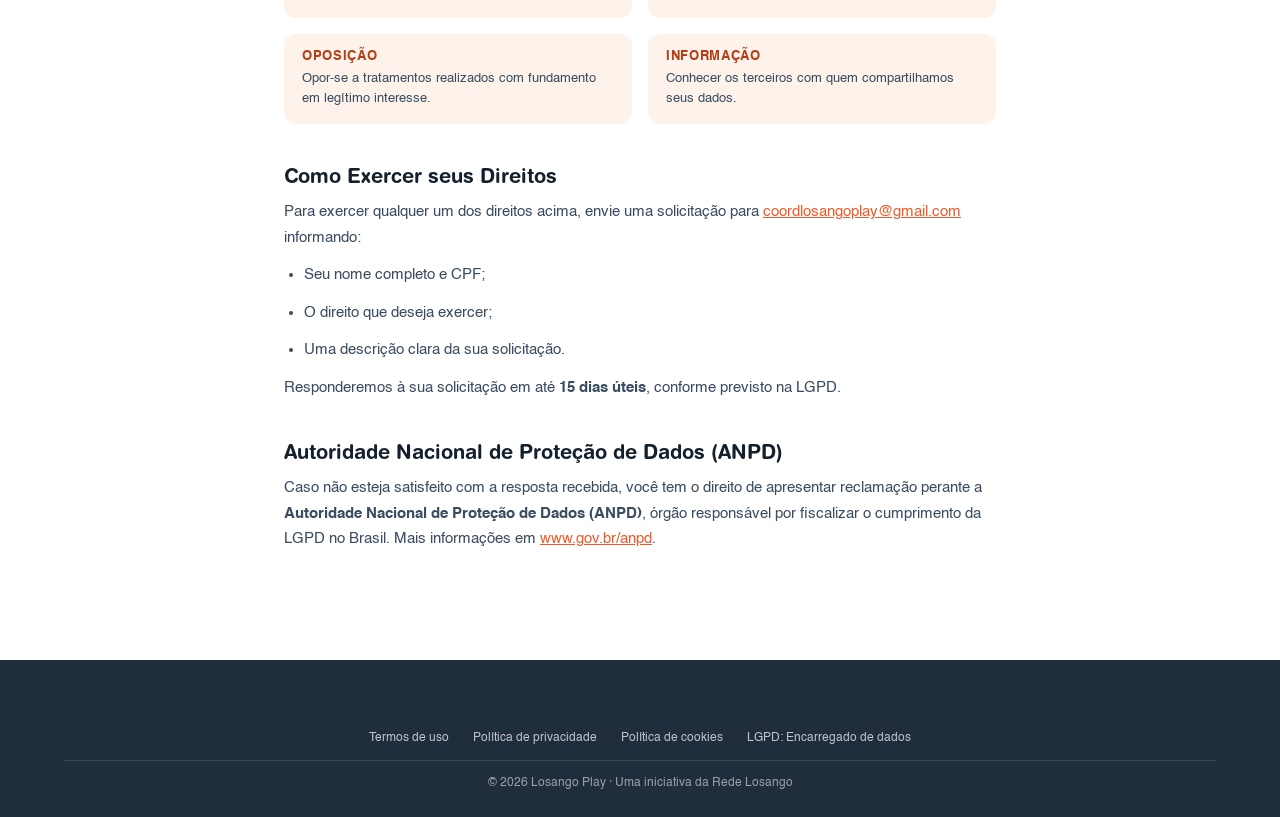
==== commit 90d05da9: "feat: adiciona Google tag (gtag.js) para analytics Co-Authored-By: Claude Sonnet 5 <noreply@anthropi" ====
--- a/lgpd-encarregado.html
+++ b/lgpd-encarregado.html
@@ -1,6 +1,15 @@
 <!DOCTYPE html>
 <html lang="pt-BR">
 <head>
+  <!-- Google tag (gtag.js) -->
+  <script async src="https://www.googletagmanager.com/gtag/js?id=G-2672D8NMRX"></script>
+  <script>
+    window.dataLayer = window.dataLayer || [];
+    function gtag(){dataLayer.push(arguments);}
+    gtag('js', new Date());
+
+    gtag('config', 'G-2672D8NMRX');
+  </script>
   <meta charset="UTF-8">
   <meta name="viewport" content="width=device-width, initial-scale=1.0">
   <title>LGPD: Encarregado de Dados · Losango Play</title>
--- a/css/main.css
+++ b/css/main.css
@@ -5,55 +5,53 @@
 
 @font-face {
   font-family: 'Helvetica';
-  src: url('../fonts/Helvetica.ttf') format('truetype');
+  src: url('../fonts/Helvetica.woff2') format('woff2'), url('../fonts/Helvetica.ttf') format('truetype');
   font-weight: 400;
   font-style: normal;
   font-display: swap;
 }
 @font-face {
   font-family: 'Helvetica';
-  src: url('../fonts/Helvetica-Oblique.ttf') format('truetype');
+  src: url('../fonts/Helvetica-Oblique.woff2') format('woff2'), url('../fonts/Helvetica-Oblique.ttf') format('truetype');
   font-weight: 400;
   font-style: italic;
   font-display: swap;
 }
 @font-face {
   font-family: 'Helvetica';
-  src: url('../fonts/Helvetica-Bold.ttf') format('truetype');
+  src: url('../fonts/Helvetica-Bold.woff2') format('woff2'), url('../fonts/Helvetica-Bold.ttf') format('truetype');
   font-weight: 700;
   font-style: normal;
   font-display: swap;
 }
 @font-face {
   font-family: 'Helvetica';
-  src: url('../fonts/Helvetica-BoldOblique.ttf') format('truetype');
+  src: url('../fonts/Helvetica-BoldOblique.woff2') format('woff2'), url('../fonts/Helvetica-BoldOblique.ttf') format('truetype');
   font-weight: 700;
   font-style: italic;
   font-display: swap;
 }
 @font-face {
   font-family: 'Helvetica';
-  src: url('../fonts/helvetica-light-587ebe5a59211.ttf') format('truetype');
+  src: url('../fonts/helvetica-light-587ebe5a59211.woff2') format('woff2'), url('../fonts/helvetica-light-587ebe5a59211.ttf') format('truetype');
   font-weight: 300;
   font-style: normal;
   font-display: swap;
 }
 @font-face {
   font-family: 'Helvetica Rounded';
-  src: url('../fonts/helvetica-rounded-bold-5871d05ead8de.otf') format('opentype');
+  src: url('../fonts/helvetica-rounded-bold-5871d05ead8de.woff2') format('woff2'), url('../fonts/helvetica-rounded-bold-5871d05ead8de.otf') format('opentype');
   font-weight: 700 900;
   font-style: normal;
   font-display: swap;
 }
 @font-face {
   font-family: 'Helvetica Compressed';
-  src: url('../fonts/helvetica-compressed-5871d14b6903a.otf') format('opentype');
+  src: url('../fonts/helvetica-compressed-5871d14b6903a.woff2') format('woff2'), url('../fonts/helvetica-compressed-5871d14b6903a.otf') format('opentype');
   font-weight: 700 900;
   font-style: normal;
   font-display: swap;
 }
-
-@import url('https://fonts.googleapis.com/css2?family=Fraunces:opsz,wght@9..144,500;9..144,600;9..144,700;9..144,800&display=swap');
 
 :root {
   --brand-orange:        #F05A28;
@@ -264,9 +262,10 @@
 .mock-live .live { display: inline-flex; align-items: center; gap: 6px; padding: 4px 10px; background: #FBEBE7; color: #C83C2A; border-radius: 9999px; font-size: 11px; font-weight: 800; letter-spacing: .08em; }
 .mock-live .live .d { width: 6px; height: 6px; background: #C83C2A; border-radius: 9999px; animation: pulse 1.4s infinite; }
 .mock-video { aspect-ratio: 16/9; background: linear-gradient(135deg, #1F2D3D, #2A3B4E); border-radius: 8px; position: relative; display: flex; align-items: center; justify-content: center; overflow: hidden; }
-.mock-video::after { content: ""; position: absolute; inset: 0; background: radial-gradient(circle at 30% 30%, rgba(240,90,40,0.3), transparent 50%); }
-.mock-video .play-btn { width: 54px; height: 54px; border-radius: 9999px; background: rgba(255,255,255,.95); display: flex; align-items: center; justify-content: center; box-shadow: 0 10px 30px rgba(0,0,0,.2); z-index: 1; }
-.mock-video .play-btn::after { content: ""; border-left: 18px solid #F05A28; border-top: 10px solid transparent; border-bottom: 10px solid transparent; margin-left: 6px; }
+.mock-video img { position: absolute; inset: 0; width: 100%; height: 100%; object-fit: cover; object-position: center center; }
+.mock-video::after { content: ""; position: absolute; inset: 0; background: radial-gradient(circle at 30% 30%, rgba(240,90,40,0.25), transparent 55%), linear-gradient(to bottom, transparent 50%, rgba(15,24,36,0.55)); }
+.mock-video .play-btn { width: 54px; height: 54px; border-radius: 9999px; background: rgba(255,255,255,.25); backdrop-filter: blur(6px); border: 1.5px solid rgba(255,255,255,.5); display: flex; align-items: center; justify-content: center; box-shadow: 0 8px 24px rgba(0,0,0,.25); z-index: 1; }
+.mock-video .play-btn::after { content: ""; border-left: 18px solid rgba(255,255,255,.9); border-top: 10px solid transparent; border-bottom: 10px solid transparent; margin-left: 6px; }
 .mock-meta { display: flex; justify-content: space-between; font-size: 12px; color: #6A7A8C; font-weight: 600; }
 .mock-chat { display: flex; gap: 8px; align-items: flex-start; padding: 10px 12px; background: #fff; border-radius: 10px; font-size: 12px; }
 .mock-chat .avatar { width: 24px; height: 24px; border-radius: 9999px; background: linear-gradient(135deg, #F05A28, #F78253); flex: 0 0 24px; }
@@ -473,7 +472,7 @@
 .cfb-date-chip { display: inline-flex; align-items: center; padding: 6px 12px; border-radius: 9999px; background: rgba(255,255,255,.12); font-size: 13px; font-weight: 700; color: rgba(255,255,255,.85); border: 1px solid rgba(255,255,255,.18); }
 .cfb-desc { font-size: 16px; line-height: 1.55; color: rgba(255,255,255,.8); max-width: 760px; margin: 0; position: relative; }
 
-.cfb-pricing { display: grid; grid-template-columns: 1fr 1.3fr 1.3fr; gap: 16px; position: relative; }
+.cfb-pricing { display: grid; grid-template-columns: 1fr 1.3fr 1.1fr; gap: 16px; position: relative; }
 .cfb-plan { background: rgba(255,255,255,.08); border: 1px solid rgba(255,255,255,.14); border-radius: 20px; padding: 24px; display: flex; flex-direction: column; gap: 14px; }
 .cfb-plan-featured { background: var(--brand-orange); border-color: transparent; box-shadow: var(--shadow-accent); }
 .cfb-plan-label { font-family: var(--font-display); font-size: 18px; font-weight: 900; color: #fff; }
@@ -481,6 +480,13 @@
 .cfb-plan-price { font-family: var(--font-compressed); font-size: 40px; font-weight: 900; color: #fff; letter-spacing: -.02em; margin: 4px 0; line-height: 1; }
 .cfb-btn-ghost { background: rgba(255,255,255,.1) !important; color: #fff !important; border-color: rgba(255,255,255,.25) !important; margin-top: auto; }
 .cfb-btn-ghost:hover { background: rgba(255,255,255,.18) !important; }
+.cfb-area-row-stack { flex-direction: column; align-items: flex-start; gap: 10px; }
+.cfb-area-btn { width: 100%; }
+.cfb-plan-divider { border: 0; border-top: 1px solid rgba(255,255,255,.2); margin: 4px 0; }
+.cfb-plan-upsell { background: rgba(0,0,0,.15); border-radius: 12px; padding: 14px 16px; display: flex; flex-direction: column; gap: 8px; }
+.cfb-plan-upsell-label { font-size: 13px; font-weight: 800; color: #fff; }
+.cfb-plan-upsell-desc { font-size: 12px; color: rgba(255,255,255,.7); line-height: 1.4; }
+.cfb-plan-upsell-price { font-family: var(--font-compressed); font-size: 28px; font-weight: 900; color: #fff; letter-spacing: -.02em; line-height: 1; }
 
 .cfb-area-list { display: flex; flex-direction: column; gap: 6px; flex: 1; }
 .cfb-area-row { display: flex; justify-content: space-between; align-items: flex-start; gap: 8px; padding: 8px 0; border-bottom: 1px solid rgba(255,255,255,.1); }
@@ -526,6 +532,11 @@
 /* =========================================================
    RESPONSIVE
    ========================================================= */
+@media (max-width: 1100px) {
+  .course-featured-block { padding: 28px 24px; }
+  .cfb-pricing { grid-template-columns: 1fr 1fr; }
+  .cfb-pricing .cfb-plan:last-child { grid-column: 1 / -1; }
+}
 @media (max-width: 860px) {
   .hero-grid, .courses, .steps, .benefits, .numbers, .testimonials, .footer-grid, .modal-inner { grid-template-columns: 1fr; }
   .pillars, .forwhom-layout { grid-template-columns: 1fr; }
@@ -533,7 +544,36 @@
   .section { padding: 64px 0; }
   .hero { padding: 80px 0; }
   .cfb-pricing { grid-template-columns: 1fr; }
+  .cfb-pricing .cfb-plan:last-child { grid-column: auto; }
   .course-featured-block { padding: 24px; }
   .material-options { flex-direction: column; gap: 10px; }
   .mat-opt-sep { border-left: 0; padding-left: 0; border-top: 1px solid rgba(255,255,255,.18); padding-top: 10px; }
 }
+
+/* =========================================================
+   WHATSAPP FLOAT
+   ========================================================= */
+.whatsapp-float {
+  position: fixed;
+  bottom: 28px;
+  right: 28px;
+  z-index: 999;
+  width: 56px;
+  height: 56px;
+  border-radius: 50%;
+  background: #25D366;
+  color: #fff;
+  display: flex;
+  align-items: center;
+  justify-content: center;
+  box-shadow: 0 4px 16px rgba(0,0,0,.25);
+  transition: transform .2s, box-shadow .2s;
+  text-decoration: none;
+}
+.whatsapp-float:hover {
+  transform: scale(1.08);
+  box-shadow: 0 6px 22px rgba(0,0,0,.32);
+}
+@media (max-width: 860px) {
+  .whatsapp-float { bottom: 20px; right: 16px; width: 50px; height: 50px; }
+}
